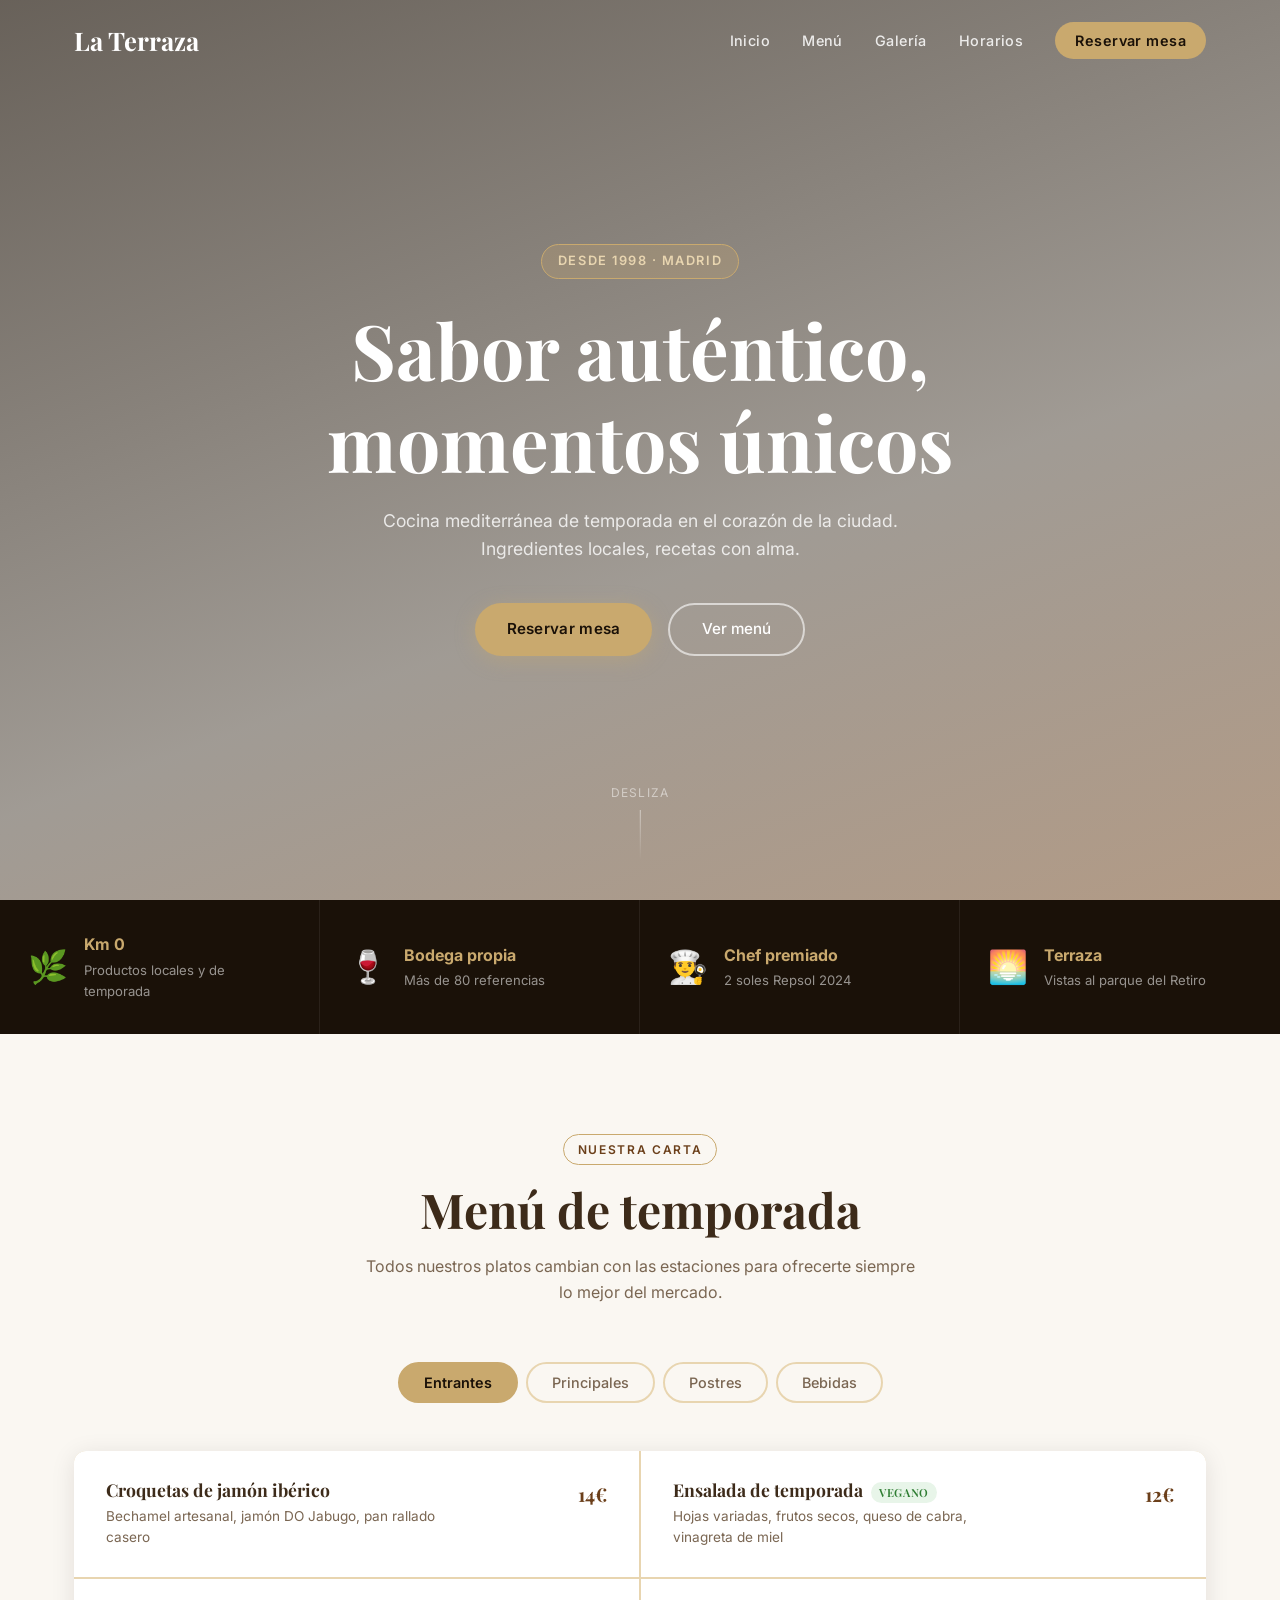
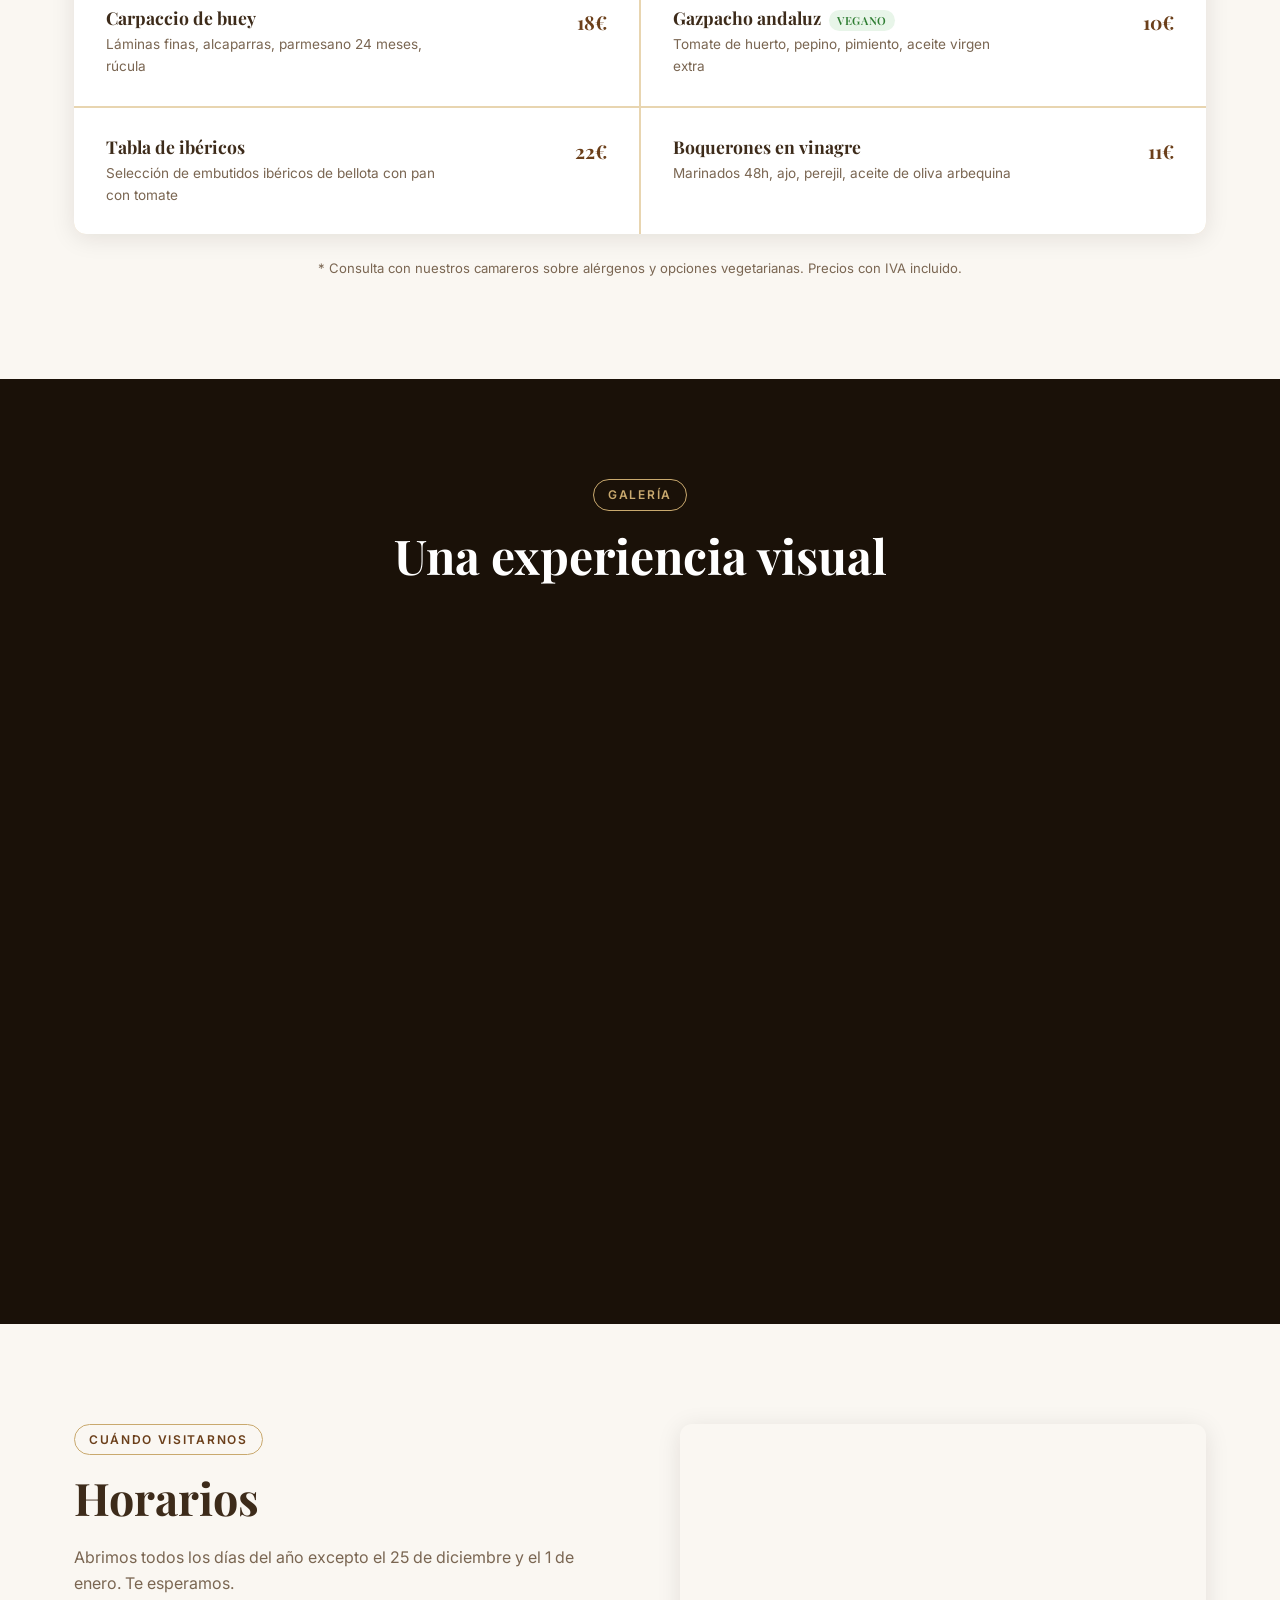
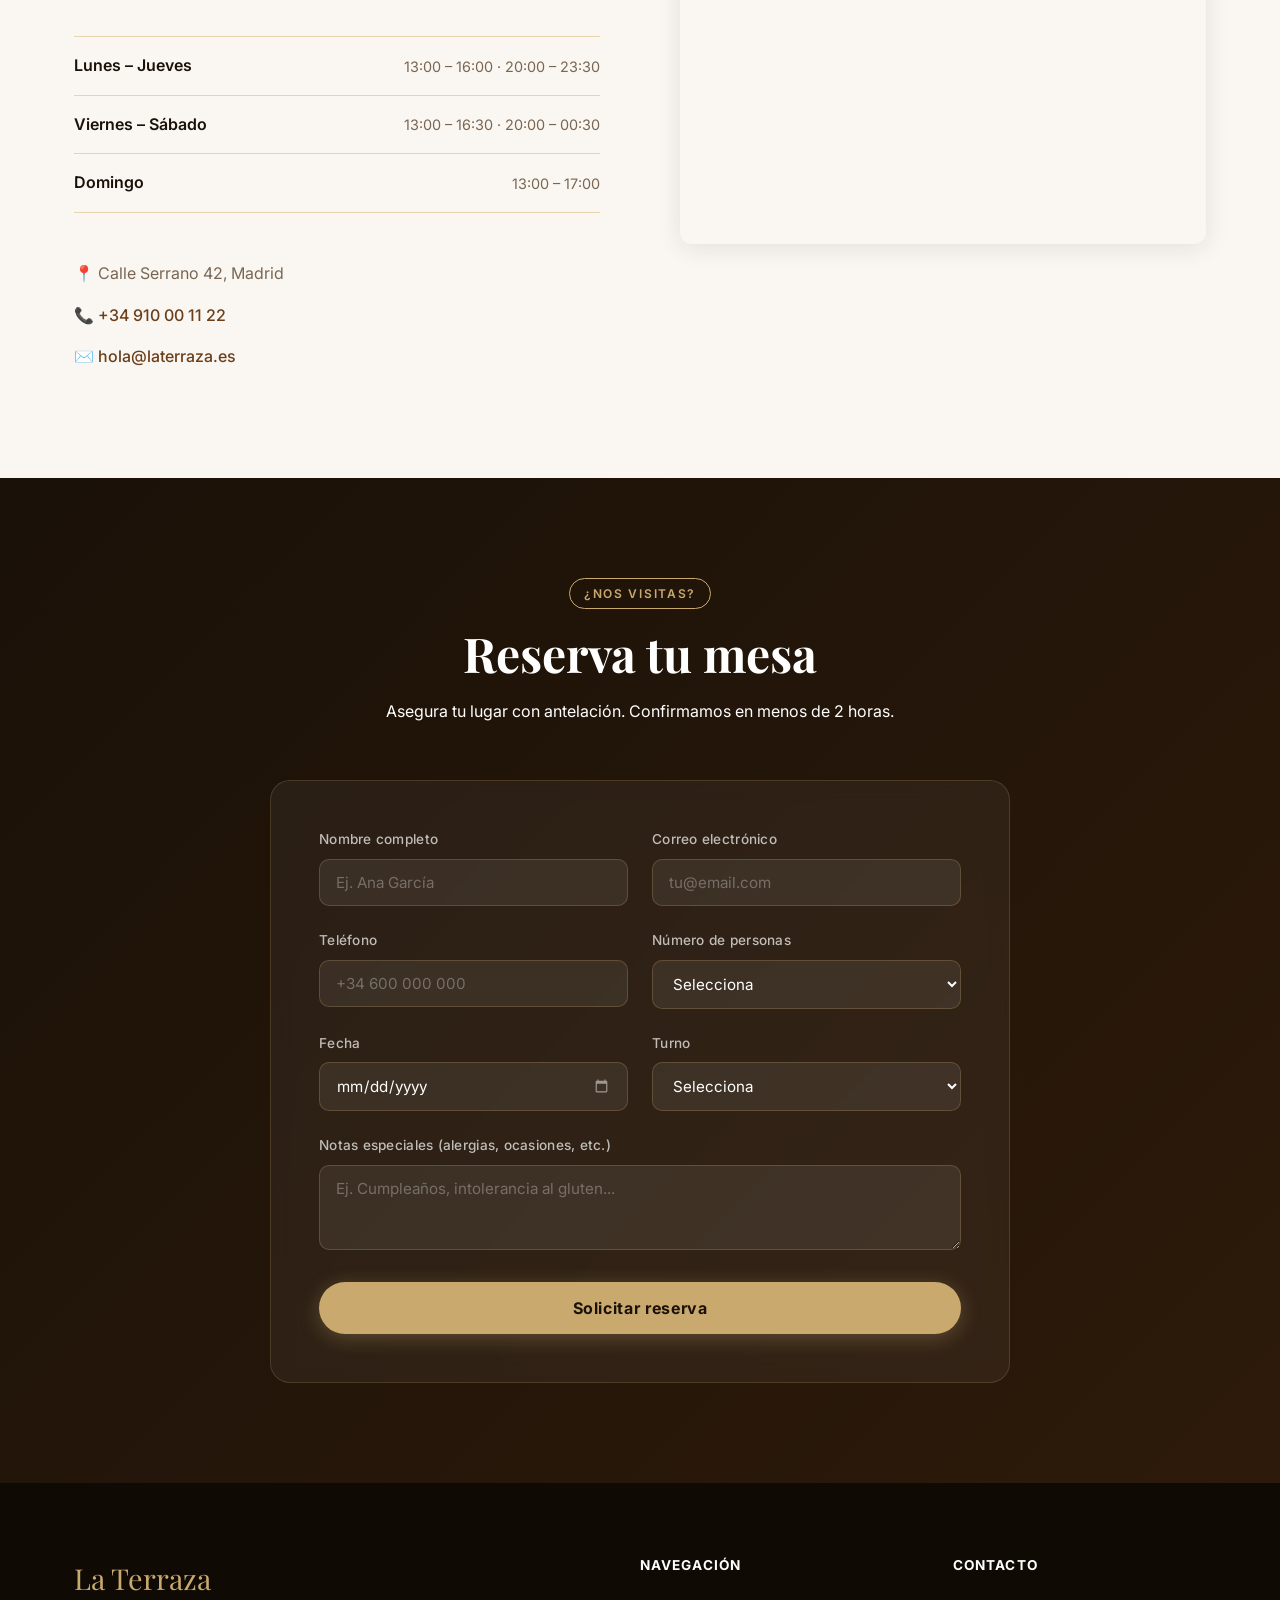
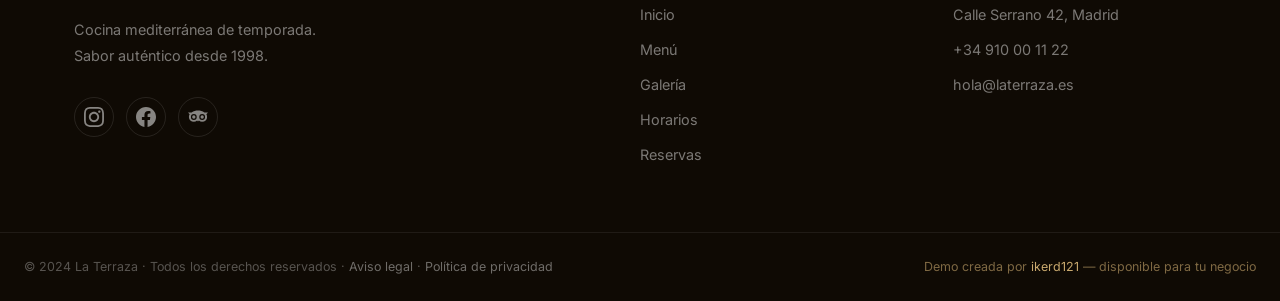
==== index.html @ 5c0ccb2a "Página demo restaurante: La Terraza Incluye hero, menú con tabs, galería, horarios, formulario de re" ====
<!DOCTYPE html>
<html lang="es">
<head>
  <meta charset="UTF-8" />
  <meta name="viewport" content="width=device-width, initial-scale=1.0" />
  <title>La Terraza — Restaurante</title>
  <link rel="stylesheet" href="styles.css" />
  <link rel="preconnect" href="https://fonts.googleapis.com" />
  <link href="https://fonts.googleapis.com/css2?family=Playfair+Display:wght@400;700&family=Inter:wght@300;400;500;600&display=swap" rel="stylesheet" />
</head>
<body>

  <!-- NAVBAR -->
  <nav class="navbar" id="navbar">
    <div class="nav-container">
      <a href="#inicio" class="nav-logo">La Terraza</a>
      <ul class="nav-links" id="nav-links">
        <li><a href="#inicio">Inicio</a></li>
        <li><a href="#menu">Menú</a></li>
        <li><a href="#galeria">Galería</a></li>
        <li><a href="#horarios">Horarios</a></li>
        <li><a href="#reservas" class="btn-nav">Reservar mesa</a></li>
      </ul>
      <button class="hamburger" id="hamburger" aria-label="Abrir menú">
        <span></span><span></span><span></span>
      </button>
    </div>
  </nav>

  <!-- HERO -->
  <section class="hero" id="inicio">
    <div class="hero-overlay"></div>
    <div class="hero-content">
      <span class="hero-tag">Desde 1998 · Madrid</span>
      <h1>Sabor auténtico,<br/>momentos únicos</h1>
      <p>Cocina mediterránea de temporada en el corazón de la ciudad.<br/>Ingredientes locales, recetas con alma.</p>
      <div class="hero-btns">
        <a href="#reservas" class="btn-primary">Reservar mesa</a>
        <a href="#menu" class="btn-secondary">Ver menú</a>
      </div>
    </div>
    <div class="hero-scroll">
      <span>Desliza</span>
      <div class="scroll-line"></div>
    </div>
  </section>

  <!-- ABOUT STRIP -->
  <section class="about-strip">
    <div class="strip-item">
      <span class="strip-icon">🌿</span>
      <div>
        <strong>Km 0</strong>
        <p>Productos locales y de temporada</p>
      </div>
    </div>
    <div class="strip-item">
      <span class="strip-icon">🍷</span>
      <div>
        <strong>Bodega propia</strong>
        <p>Más de 80 referencias</p>
      </div>
    </div>
    <div class="strip-item">
      <span class="strip-icon">👨‍🍳</span>
      <div>
        <strong>Chef premiado</strong>
        <p>2 soles Repsol 2024</p>
      </div>
    </div>
    <div class="strip-item">
      <span class="strip-icon">🌅</span>
      <div>
        <strong>Terraza</strong>
        <p>Vistas al parque del Retiro</p>
      </div>
    </div>
  </section>

  <!-- MENU -->
  <section class="menu" id="menu">
    <div class="container">
      <div class="section-header">
        <span class="section-tag">Nuestra carta</span>
        <h2>Menú de temporada</h2>
        <p>Todos nuestros platos cambian con las estaciones para ofrecerte siempre lo mejor del mercado.</p>
      </div>

      <div class="menu-tabs">
        <button class="tab-btn active" data-tab="entrantes">Entrantes</button>
        <button class="tab-btn" data-tab="principales">Principales</button>
        <button class="tab-btn" data-tab="postres">Postres</button>
        <button class="tab-btn" data-tab="bebidas">Bebidas</button>
      </div>

      <div class="menu-grid" id="menu-content"></div>

      <div class="menu-note">
        <p>* Consulta con nuestros camareros sobre alérgenos y opciones vegetarianas. Precios con IVA incluido.</p>
      </div>
    </div>
  </section>

  <!-- GALERIA -->
  <section class="galeria" id="galeria">
    <div class="container">
      <div class="section-header">
        <span class="section-tag">Galería</span>
        <h2>Una experiencia visual</h2>
      </div>
      <div class="gallery-grid">
        <div class="gallery-item tall" style="background-image: url('https://images.unsplash.com/photo-1414235077428-338989a2e8c0?w=800&q=80')">
          <div class="gallery-overlay"><span>Sala principal</span></div>
        </div>
        <div class="gallery-item" style="background-image: url('https://images.unsplash.com/photo-1504674900247-0877df9cc836?w=800&q=80')">
          <div class="gallery-overlay"><span>Nuestros platos</span></div>
        </div>
        <div class="gallery-item" style="background-image: url('https://images.unsplash.com/photo-1555396273-367ea4eb4db5?w=800&q=80')">
          <div class="gallery-overlay"><span>La barra</span></div>
        </div>
        <div class="gallery-item wide" style="background-image: url('https://images.unsplash.com/photo-1517248135467-4c7edcad34c4?w=1200&q=80')">
          <div class="gallery-overlay"><span>Terraza exterior</span></div>
        </div>
        <div class="gallery-item" style="background-image: url('https://images.unsplash.com/photo-1476224203421-9ac39bcb3327?w=800&q=80')">
          <div class="gallery-overlay"><span>Cocina en vivo</span></div>
        </div>
        <div class="gallery-item" style="background-image: url('https://images.unsplash.com/photo-1510812431401-41d2bd2722f3?w=800&q=80')">
          <div class="gallery-overlay"><span>Nuestra bodega</span></div>
        </div>
      </div>
    </div>
  </section>

  <!-- HORARIOS -->
  <section class="horarios" id="horarios">
    <div class="container horarios-grid">
      <div class="horarios-text">
        <span class="section-tag">Cuándo visitarnos</span>
        <h2>Horarios</h2>
        <p>Abrimos todos los días del año excepto el 25 de diciembre y el 1 de enero. Te esperamos.</p>
        <div class="horario-lista">
          <div class="horario-row">
            <span class="dias">Lunes – Jueves</span>
            <span class="horas">13:00 – 16:00 · 20:00 – 23:30</span>
          </div>
          <div class="horario-row">
            <span class="dias">Viernes – Sábado</span>
            <span class="horas">13:00 – 16:30 · 20:00 – 00:30</span>
          </div>
          <div class="horario-row">
            <span class="dias">Domingo</span>
            <span class="horas">13:00 – 17:00</span>
          </div>
        </div>
        <div class="contacto-info">
          <p>📍 Calle Serrano 42, Madrid</p>
          <p>📞 <a href="tel:+34910001122">+34 910 00 11 22</a></p>
          <p>✉️ <a href="mailto:hola@laterraza.es">hola@laterraza.es</a></p>
        </div>
      </div>
      <div class="horarios-map">
        <iframe
          src="https://www.google.com/maps/embed?pb=!1m18!1m12!1m3!1d3037.4!2d-3.6883!3d40.4168!2m3!1f0!2f0!3f0!3m2!1i1024!2i768!4f13.1!3m3!1m2!1s0x0%3A0x0!2zNDDCsDI1JzAwLjUiTiAzwrA0MSczOS44Ilc!5e0!3m2!1ses!2ses!4v1234567890"
          allowfullscreen=""
          loading="lazy"
          title="Ubicación del restaurante">
        </iframe>
      </div>
    </div>
  </section>

  <!-- RESERVAS -->
  <section class="reservas" id="reservas">
    <div class="container">
      <div class="section-header light">
        <span class="section-tag">¿Nos visitas?</span>
        <h2>Reserva tu mesa</h2>
        <p>Asegura tu lugar con antelación. Confirmamos en menos de 2 horas.</p>
      </div>
      <form class="reserva-form" id="reserva-form" novalidate>
        <div class="form-row">
          <div class="form-group">
            <label for="nombre">Nombre completo</label>
            <input type="text" id="nombre" placeholder="Ej. Ana García" required />
          </div>
          <div class="form-group">
            <label for="email">Correo electrónico</label>
            <input type="email" id="email" placeholder="tu@email.com" required />
          </div>
        </div>
        <div class="form-row">
          <div class="form-group">
            <label for="telefono">Teléfono</label>
            <input type="tel" id="telefono" placeholder="+34 600 000 000" required />
          </div>
          <div class="form-group">
            <label for="personas">Número de personas</label>
            <select id="personas" required>
              <option value="">Selecciona</option>
              <option value="1">1 persona</option>
              <option value="2">2 personas</option>
              <option value="3">3 personas</option>
              <option value="4">4 personas</option>
              <option value="5-6">5 – 6 personas</option>
              <option value="7+">Más de 7 (grupo)</option>
            </select>
          </div>
        </div>
        <div class="form-row">
          <div class="form-group">
            <label for="fecha">Fecha</label>
            <input type="date" id="fecha" required />
          </div>
          <div class="form-group">
            <label for="turno">Turno</label>
            <select id="turno" required>
              <option value="">Selecciona</option>
              <option value="comida">Comida (13:00 – 16:00)</option>
              <option value="cena">Cena (20:00 – 23:30)</option>
            </select>
          </div>
        </div>
        <div class="form-group full">
          <label for="notas">Notas especiales (alergias, ocasiones, etc.)</label>
          <textarea id="notas" rows="3" placeholder="Ej. Cumpleaños, intolerancia al gluten..."></textarea>
        </div>
        <button type="submit" class="btn-submit">Solicitar reserva</button>
      </form>
      <div class="reserva-success" id="reserva-success" style="display:none">
        <span>✓</span>
        <h3>¡Reserva recibida!</h3>
        <p>Te confirmaremos en menos de 2 horas por email y teléfono.</p>
      </div>
    </div>
  </section>

  <!-- FOOTER -->
  <footer class="footer">
    <div class="container footer-grid">
      <div class="footer-brand">
        <span class="footer-logo">La Terraza</span>
        <p>Cocina mediterránea de temporada.<br/>Sabor auténtico desde 1998.</p>
        <div class="social-links">
          <a href="#" aria-label="Instagram">
            <svg width="20" height="20" fill="currentColor" viewBox="0 0 24 24"><path d="M12 2.163c3.204 0 3.584.012 4.85.07 3.252.148 4.771 1.691 4.919 4.919.058 1.265.069 1.645.069 4.849 0 3.205-.012 3.584-.069 4.849-.149 3.225-1.664 4.771-4.919 4.919-1.266.058-1.644.07-4.85.07-3.204 0-3.584-.012-4.849-.07-3.26-.149-4.771-1.699-4.919-4.92-.058-1.265-.07-1.644-.07-4.849 0-3.204.013-3.583.07-4.849.149-3.227 1.664-4.771 4.919-4.919 1.266-.057 1.645-.069 4.849-.069zm0-2.163c-3.259 0-3.667.014-4.947.072-4.358.2-6.78 2.618-6.98 6.98-.059 1.281-.073 1.689-.073 4.948 0 3.259.014 3.668.072 4.948.2 4.358 2.618 6.78 6.98 6.98 1.281.058 1.689.072 4.948.072 3.259 0 3.668-.014 4.948-.072 4.354-.2 6.782-2.618 6.979-6.98.059-1.28.073-1.689.073-4.948 0-3.259-.014-3.667-.072-4.947-.196-4.354-2.617-6.78-6.979-6.98-1.281-.059-1.69-.073-4.949-.073zm0 5.838c-3.403 0-6.162 2.759-6.162 6.162s2.759 6.163 6.162 6.163 6.162-2.759 6.162-6.163c0-3.403-2.759-6.162-6.162-6.162zm0 10.162c-2.209 0-4-1.79-4-4 0-2.209 1.791-4 4-4s4 1.791 4 4c0 2.21-1.791 4-4 4zm6.406-11.845c-.796 0-1.441.645-1.441 1.44s.645 1.44 1.441 1.44c.795 0 1.439-.645 1.439-1.44s-.644-1.44-1.439-1.44z"/></svg>
          </a>
          <a href="#" aria-label="Facebook">
            <svg width="20" height="20" fill="currentColor" viewBox="0 0 24 24"><path d="M24 12.073c0-6.627-5.373-12-12-12s-12 5.373-12 12c0 5.99 4.388 10.954 10.125 11.854v-8.385H7.078v-3.47h3.047V9.43c0-3.007 1.792-4.669 4.533-4.669 1.312 0 2.686.235 2.686.235v2.953H15.83c-1.491 0-1.956.925-1.956 1.874v2.25h3.328l-.532 3.47h-2.796v8.385C19.612 23.027 24 18.062 24 12.073z"/></svg>
          </a>
          <a href="#" aria-label="TripAdvisor">
            <svg width="20" height="20" fill="currentColor" viewBox="0 0 24 24"><path d="M12.006 4.295c-2.67 0-5.338.784-7.645 2.353H0l1.963 2.135a5.9 5.9 0 0 0-.875 3.126 5.928 5.928 0 0 0 5.925 5.925 5.9 5.9 0 0 0 3.94-1.502L12 17.47l1.047-1.138a5.9 5.9 0 0 0 3.94 1.502 5.928 5.928 0 0 0 5.925-5.925 5.9 5.9 0 0 0-.875-3.126L24 6.648h-4.361c-2.307-1.57-4.976-2.353-7.633-2.353zM6.994 8.5a3.5 3.5 0 1 1 0 7 3.5 3.5 0 0 1 0-7zm10.012 0a3.5 3.5 0 1 1 0 7 3.5 3.5 0 0 1 0-7zm-10.012 1.5a2 2 0 1 0 0 4 2 2 0 0 0 0-4zm10.012 0a2 2 0 1 0 0 4 2 2 0 0 0 0-4z"/></svg>
          </a>
        </div>
      </div>
      <div class="footer-links">
        <h4>Navegación</h4>
        <ul>
          <li><a href="#inicio">Inicio</a></li>
          <li><a href="#menu">Menú</a></li>
          <li><a href="#galeria">Galería</a></li>
          <li><a href="#horarios">Horarios</a></li>
          <li><a href="#reservas">Reservas</a></li>
        </ul>
      </div>
      <div class="footer-links">
        <h4>Contacto</h4>
        <ul>
          <li>Calle Serrano 42, Madrid</li>
          <li><a href="tel:+34910001122">+34 910 00 11 22</a></li>
          <li><a href="mailto:hola@laterraza.es">hola@laterraza.es</a></li>
        </ul>
      </div>
    </div>
    <div class="footer-bottom">
      <p>© 2024 La Terraza · Todos los derechos reservados · <a href="#">Aviso legal</a> · <a href="#">Política de privacidad</a></p>
      <p class="demo-badge">Demo creada por <a href="#">ikerd121</a> — disponible para tu negocio</p>
    </div>
  </footer>

  <script src="script.js"></script>
</body>
</html>
---- styles.css ----
/* ===== RESET & BASE ===== */
*, *::before, *::after { box-sizing: border-box; margin: 0; padding: 0; }

:root {
  --cream: #faf7f2;
  --dark: #1a1108;
  --brown: #6b3f1a;
  --gold: #c9a96e;
  --gold-light: #e8d5b0;
  --text: #3d2b1a;
  --text-light: #7a6652;
  --white: #ffffff;
  --shadow: 0 4px 24px rgba(26,17,8,.10);
  --radius: 12px;
  --transition: .3s cubic-bezier(.4,0,.2,1);
}

html { scroll-behavior: smooth; }

body {
  font-family: 'Inter', sans-serif;
  background: var(--cream);
  color: var(--text);
  line-height: 1.6;
  overflow-x: hidden;
}

h1, h2, h3 { font-family: 'Playfair Display', serif; line-height: 1.2; }

a { color: inherit; text-decoration: none; }

img { max-width: 100%; display: block; }

.container { max-width: 1180px; margin: 0 auto; padding: 0 24px; }

/* ===== NAVBAR ===== */
.navbar {
  position: fixed; top: 0; left: 0; right: 0; z-index: 100;
  padding: 20px 0;
  transition: var(--transition);
}
.navbar.scrolled {
  background: rgba(250,247,242,.96);
  backdrop-filter: blur(12px);
  padding: 12px 0;
  box-shadow: var(--shadow);
}
.nav-container {
  max-width: 1180px; margin: 0 auto; padding: 0 24px;
  display: flex; align-items: center; justify-content: space-between;
}
.nav-logo {
  font-family: 'Playfair Display', serif;
  font-size: 1.6rem; font-weight: 700;
  color: var(--white);
  transition: var(--transition);
}
.navbar.scrolled .nav-logo { color: var(--dark); }

.nav-links { display: flex; align-items: center; gap: 32px; list-style: none; }
.nav-links a {
  font-size: .9rem; font-weight: 500; letter-spacing: .03em;
  color: rgba(255,255,255,.85);
  transition: var(--transition);
}
.navbar.scrolled .nav-links a { color: var(--text); }
.nav-links a:hover { color: var(--gold); }

.btn-nav {
  background: var(--gold) !important;
  color: var(--dark) !important;
  padding: 10px 20px !important;
  border-radius: 50px !important;
  font-weight: 600 !important;
}
.btn-nav:hover { background: var(--brown) !important; color: var(--white) !important; }

.hamburger {
  display: none; flex-direction: column; gap: 5px;
  background: none; border: none; cursor: pointer; padding: 4px;
}
.hamburger span {
  display: block; width: 24px; height: 2px;
  background: var(--white); border-radius: 2px;
  transition: var(--transition);
}
.navbar.scrolled .hamburger span { background: var(--dark); }

/* ===== HERO ===== */
.hero {
  min-height: 100vh;
  background: url('https://images.unsplash.com/photo-1600891964599-f61ba0e24092?w=1800&q=85') center/cover no-repeat;
  display: flex; align-items: center; justify-content: center;
  position: relative; text-align: center;
}
.hero-overlay {
  position: absolute; inset: 0;
  background: linear-gradient(160deg, rgba(26,17,8,.65) 0%, rgba(26,17,8,.4) 60%, rgba(107,63,26,.5) 100%);
}
.hero-content {
  position: relative; z-index: 1;
  max-width: 720px; padding: 0 24px;
  animation: fadeUp .9s ease both;
}
.hero-tag {
  display: inline-block;
  background: rgba(201,169,110,.25);
  border: 1px solid var(--gold);
  color: var(--gold-light);
  font-size: .8rem; font-weight: 600; letter-spacing: .12em; text-transform: uppercase;
  padding: 6px 16px; border-radius: 50px; margin-bottom: 24px;
}
.hero-content h1 {
  font-size: clamp(2.8rem, 6vw, 5rem);
  color: var(--white); margin-bottom: 20px;
}
.hero-content p { font-size: 1.1rem; color: rgba(255,255,255,.8); margin-bottom: 40px; }

.hero-btns { display: flex; gap: 16px; justify-content: center; flex-wrap: wrap; }
.btn-primary {
  background: var(--gold); color: var(--dark);
  padding: 14px 32px; border-radius: 50px;
  font-weight: 600; font-size: .95rem; letter-spacing: .02em;
  transition: var(--transition); box-shadow: 0 4px 20px rgba(201,169,110,.4);
}
.btn-primary:hover { background: var(--white); transform: translateY(-2px); }

.btn-secondary {
  border: 2px solid rgba(255,255,255,.6);
  color: var(--white); padding: 12px 32px; border-radius: 50px;
  font-weight: 500; font-size: .95rem;
  transition: var(--transition);
}
.btn-secondary:hover { background: rgba(255,255,255,.1); border-color: var(--white); }

.hero-scroll {
  position: absolute; bottom: 40px; left: 50%; transform: translateX(-50%);
  display: flex; flex-direction: column; align-items: center; gap: 8px;
  color: rgba(255,255,255,.5); font-size: .75rem; letter-spacing: .1em; text-transform: uppercase;
}
.scroll-line {
  width: 1px; height: 50px;
  background: linear-gradient(to bottom, rgba(255,255,255,.5), transparent);
  animation: scrollPulse 2s ease-in-out infinite;
}

/* ===== ABOUT STRIP ===== */
.about-strip {
  background: var(--dark);
  display: grid; grid-template-columns: repeat(4, 1fr);
  gap: 0;
}
.strip-item {
  display: flex; align-items: center; gap: 16px;
  padding: 32px 28px;
  border-right: 1px solid rgba(255,255,255,.07);
  transition: var(--transition);
}
.strip-item:last-child { border-right: none; }
.strip-item:hover { background: rgba(201,169,110,.08); }
.strip-icon { font-size: 2rem; flex-shrink: 0; }
.strip-item strong { display: block; color: var(--gold); font-size: 1rem; margin-bottom: 2px; }
.strip-item p { color: rgba(255,255,255,.55); font-size: .82rem; }

/* ===== SECTION HEADERS ===== */
.section-header { text-align: center; margin-bottom: 56px; }
.section-header.light h2, .section-header.light p { color: var(--white); }
.section-header.light .section-tag { border-color: var(--gold); color: var(--gold); }
.section-tag {
  display: inline-block;
  border: 1px solid var(--gold);
  color: var(--brown);
  font-size: .75rem; font-weight: 600; letter-spacing: .14em; text-transform: uppercase;
  padding: 5px 14px; border-radius: 50px; margin-bottom: 16px;
}
.section-header h2 { font-size: clamp(2rem, 4vw, 3rem); margin-bottom: 16px; }
.section-header p { color: var(--text-light); max-width: 560px; margin: 0 auto; }

/* ===== MENU ===== */
.menu { padding: 100px 0; background: var(--cream); }

.menu-tabs {
  display: flex; gap: 8px; justify-content: center;
  margin-bottom: 48px; flex-wrap: wrap;
}
.tab-btn {
  padding: 10px 24px; border-radius: 50px;
  border: 2px solid var(--gold-light);
  background: transparent; color: var(--text-light);
  font-size: .9rem; font-weight: 500; cursor: pointer;
  transition: var(--transition); font-family: 'Inter', sans-serif;
}
.tab-btn:hover, .tab-btn.active {
  background: var(--gold); border-color: var(--gold);
  color: var(--dark); font-weight: 600;
}

.menu-grid {
  display: grid; grid-template-columns: repeat(2, 1fr);
  gap: 2px; background: var(--gold-light);
  border-radius: var(--radius); overflow: hidden;
  box-shadow: var(--shadow);
}
.menu-item {
  background: var(--white); padding: 28px 32px;
  display: flex; justify-content: space-between; align-items: flex-start; gap: 16px;
  transition: var(--transition);
}
.menu-item:hover { background: #fdf8f2; }
.menu-item-info h3 { font-family: 'Playfair Display', serif; font-size: 1.1rem; margin-bottom: 6px; }
.menu-item-info p { font-size: .85rem; color: var(--text-light); max-width: 340px; }
.menu-item-badge {
  font-size: .7rem; font-weight: 600; letter-spacing: .06em; text-transform: uppercase;
  background: #e8f5e9; color: #2e7d32;
  padding: 3px 8px; border-radius: 20px; margin-left: 8px;
}
.menu-price {
  font-family: 'Playfair Display', serif;
  font-size: 1.2rem; color: var(--brown); font-weight: 700;
  flex-shrink: 0; white-space: nowrap;
}

.menu-note { text-align: center; margin-top: 24px; color: var(--text-light); font-size: .82rem; }

/* ===== GALERIA ===== */
.galeria { padding: 100px 0; background: var(--dark); }
.galeria .section-header .section-tag { color: var(--gold); border-color: var(--gold); }
.galeria .section-header h2 { color: var(--white); }

.gallery-grid {
  display: grid;
  grid-template-columns: repeat(3, 1fr);
  grid-template-rows: 280px 280px;
  gap: 12px;
}
.gallery-item {
  background-size: cover; background-position: center;
  border-radius: var(--radius); overflow: hidden;
  position: relative; cursor: pointer;
}
.gallery-item.tall { grid-row: span 2; }
.gallery-item.wide { grid-column: span 2; }

.gallery-overlay {
  position: absolute; inset: 0;
  background: linear-gradient(to top, rgba(26,17,8,.8) 0%, transparent 60%);
  display: flex; align-items: flex-end; padding: 20px;
  opacity: 0; transition: var(--transition);
}
.gallery-item:hover .gallery-overlay { opacity: 1; }
.gallery-item:hover { transform: scale(1.01); transition: transform .4s ease; }
.gallery-overlay span { color: var(--white); font-weight: 500; font-size: .9rem; }

/* ===== HORARIOS ===== */
.horarios { padding: 100px 0; background: var(--cream); }
.horarios-grid { display: grid; grid-template-columns: 1fr 1fr; gap: 80px; align-items: start; }
.horarios-text .section-tag { margin-bottom: 16px; }
.horarios-text h2 { font-size: clamp(2rem, 3.5vw, 2.8rem); margin-bottom: 20px; }
.horarios-text > p { color: var(--text-light); margin-bottom: 40px; }

.horario-lista { margin-bottom: 40px; }
.horario-row {
  display: flex; justify-content: space-between; align-items: center;
  padding: 16px 0; border-bottom: 1px solid var(--gold-light);
}
.horario-row:first-child { border-top: 1px solid var(--gold-light); }
.dias { font-weight: 600; color: var(--dark); }
.horas { color: var(--text-light); font-size: .9rem; }

.contacto-info p { padding: 8px 0; color: var(--text-light); }
.contacto-info a { color: var(--brown); font-weight: 500; }
.contacto-info a:hover { color: var(--gold); }

.horarios-map iframe {
  width: 100%; height: 420px;
  border: none; border-radius: var(--radius);
  box-shadow: var(--shadow);
}

/* ===== RESERVAS ===== */
.reservas {
  padding: 100px 0;
  background: linear-gradient(135deg, var(--dark) 0%, #2d1a0a 100%);
}
.reserva-form {
  max-width: 740px; margin: 0 auto;
  background: rgba(255,255,255,.05);
  border: 1px solid rgba(201,169,110,.2);
  border-radius: 20px; padding: 48px;
  backdrop-filter: blur(10px);
}
.form-row { display: grid; grid-template-columns: 1fr 1fr; gap: 24px; margin-bottom: 24px; }
.form-group { display: flex; flex-direction: column; gap: 8px; }
.form-group.full { margin-bottom: 32px; }
.form-group label { color: rgba(255,255,255,.7); font-size: .85rem; font-weight: 500; letter-spacing: .02em; }

.form-group input,
.form-group select,
.form-group textarea {
  background: rgba(255,255,255,.07);
  border: 1px solid rgba(201,169,110,.25);
  border-radius: 10px; padding: 13px 16px;
  color: var(--white); font-size: .95rem;
  font-family: 'Inter', sans-serif;
  transition: var(--transition); outline: none;
}
.form-group input::placeholder,
.form-group textarea::placeholder { color: rgba(255,255,255,.3); }
.form-group select option { background: #2d1a0a; color: var(--white); }
.form-group input:focus,
.form-group select:focus,
.form-group textarea:focus {
  border-color: var(--gold);
  background: rgba(201,169,110,.1);
}
.form-group input[type="date"]::-webkit-calendar-picker-indicator { filter: invert(1) opacity(.5); cursor: pointer; }

.btn-submit {
  width: 100%; padding: 16px;
  background: var(--gold); color: var(--dark);
  border: none; border-radius: 50px;
  font-size: 1rem; font-weight: 700; letter-spacing: .04em;
  cursor: pointer; transition: var(--transition);
  font-family: 'Inter', sans-serif;
  box-shadow: 0 4px 20px rgba(201,169,110,.3);
}
.btn-submit:hover { background: var(--white); transform: translateY(-2px); box-shadow: 0 8px 30px rgba(201,169,110,.4); }

.reserva-success {
  max-width: 740px; margin: 0 auto; text-align: center;
  padding: 64px 32px;
}
.reserva-success span {
  display: inline-flex; align-items: center; justify-content: center;
  width: 72px; height: 72px; border-radius: 50%;
  background: rgba(201,169,110,.2); border: 2px solid var(--gold);
  font-size: 2rem; margin-bottom: 24px;
}
.reserva-success h3 { color: var(--white); font-size: 2rem; margin-bottom: 12px; }
.reserva-success p { color: rgba(255,255,255,.6); }

/* ===== FOOTER ===== */
.footer { background: #0f0a04; padding: 72px 0 0; }
.footer-grid { display: grid; grid-template-columns: 2fr 1fr 1fr; gap: 60px; padding-bottom: 60px; }
.footer-logo {
  display: block; font-family: 'Playfair Display', serif;
  font-size: 1.8rem; color: var(--gold); margin-bottom: 16px;
}
.footer-brand p { color: rgba(255,255,255,.45); font-size: .9rem; line-height: 1.8; margin-bottom: 28px; }
.social-links { display: flex; gap: 12px; }
.social-links a {
  display: flex; align-items: center; justify-content: center;
  width: 40px; height: 40px; border-radius: 50%;
  border: 1px solid rgba(255,255,255,.1);
  color: rgba(255,255,255,.5);
  transition: var(--transition);
}
.social-links a:hover { border-color: var(--gold); color: var(--gold); background: rgba(201,169,110,.1); }

.footer-links h4 { color: var(--white); font-size: .85rem; letter-spacing: .08em; text-transform: uppercase; margin-bottom: 20px; }
.footer-links ul { list-style: none; }
.footer-links li { padding: 6px 0; color: rgba(255,255,255,.45); font-size: .9rem; }
.footer-links a { color: rgba(255,255,255,.45); transition: var(--transition); }
.footer-links a:hover { color: var(--gold); }

.footer-bottom {
  border-top: 1px solid rgba(255,255,255,.07);
  padding: 24px;
  display: flex; justify-content: space-between; align-items: center;
  flex-wrap: wrap; gap: 12px;
  color: rgba(255,255,255,.3); font-size: .78rem;
}
.footer-bottom a { color: rgba(255,255,255,.4); }
.footer-bottom a:hover { color: var(--gold); }
.demo-badge { color: rgba(201,169,110,.6); }
.demo-badge a { color: var(--gold); }

/* ===== ANIMATIONS ===== */
@keyframes fadeUp {
  from { opacity: 0; transform: translateY(30px); }
  to   { opacity: 1; transform: translateY(0); }
}
@keyframes scrollPulse {
  0%, 100% { opacity: .5; transform: scaleY(1); }
  50% { opacity: 1; transform: scaleY(1.15); }
}

.reveal {
  opacity: 0; transform: translateY(28px);
  transition: opacity .7s ease, transform .7s ease;
}
.reveal.visible { opacity: 1; transform: translateY(0); }

/* ===== RESPONSIVE ===== */
@media (max-width: 900px) {
  .about-strip { grid-template-columns: repeat(2, 1fr); }
  .menu-grid { grid-template-columns: 1fr; }
  .gallery-grid {
    grid-template-columns: repeat(2, 1fr);
    grid-template-rows: auto;
  }
  .gallery-item.tall { grid-row: span 1; }
  .gallery-item.wide { grid-column: span 2; }
  .horarios-grid { grid-template-columns: 1fr; gap: 48px; }
  .footer-grid { grid-template-columns: 1fr 1fr; }
  .footer-brand { grid-column: span 2; }
}

@media (max-width: 640px) {
  .nav-links {
    display: none; flex-direction: column;
    position: fixed; top: 0; right: 0; bottom: 0;
    width: 280px; background: var(--dark);
    padding: 80px 32px 40px;
    gap: 24px; z-index: 99;
    transform: translateX(100%); transition: var(--transition);
    box-shadow: -4px 0 30px rgba(0,0,0,.3);
  }
  .nav-links.open { display: flex; transform: translateX(0); }
  .nav-links a { color: rgba(255,255,255,.8); font-size: 1.1rem; }
  .hamburger { display: flex; }
  .form-row { grid-template-columns: 1fr; }
  .reserva-form { padding: 28px 20px; }
  .about-strip { grid-template-columns: 1fr 1fr; }
  .gallery-grid { grid-template-columns: 1fr; }
  .gallery-item.wide { grid-column: span 1; }
  .footer-grid { grid-template-columns: 1fr; }
  .footer-brand { grid-column: auto; }
  .footer-bottom { flex-direction: column; text-align: center; }
}
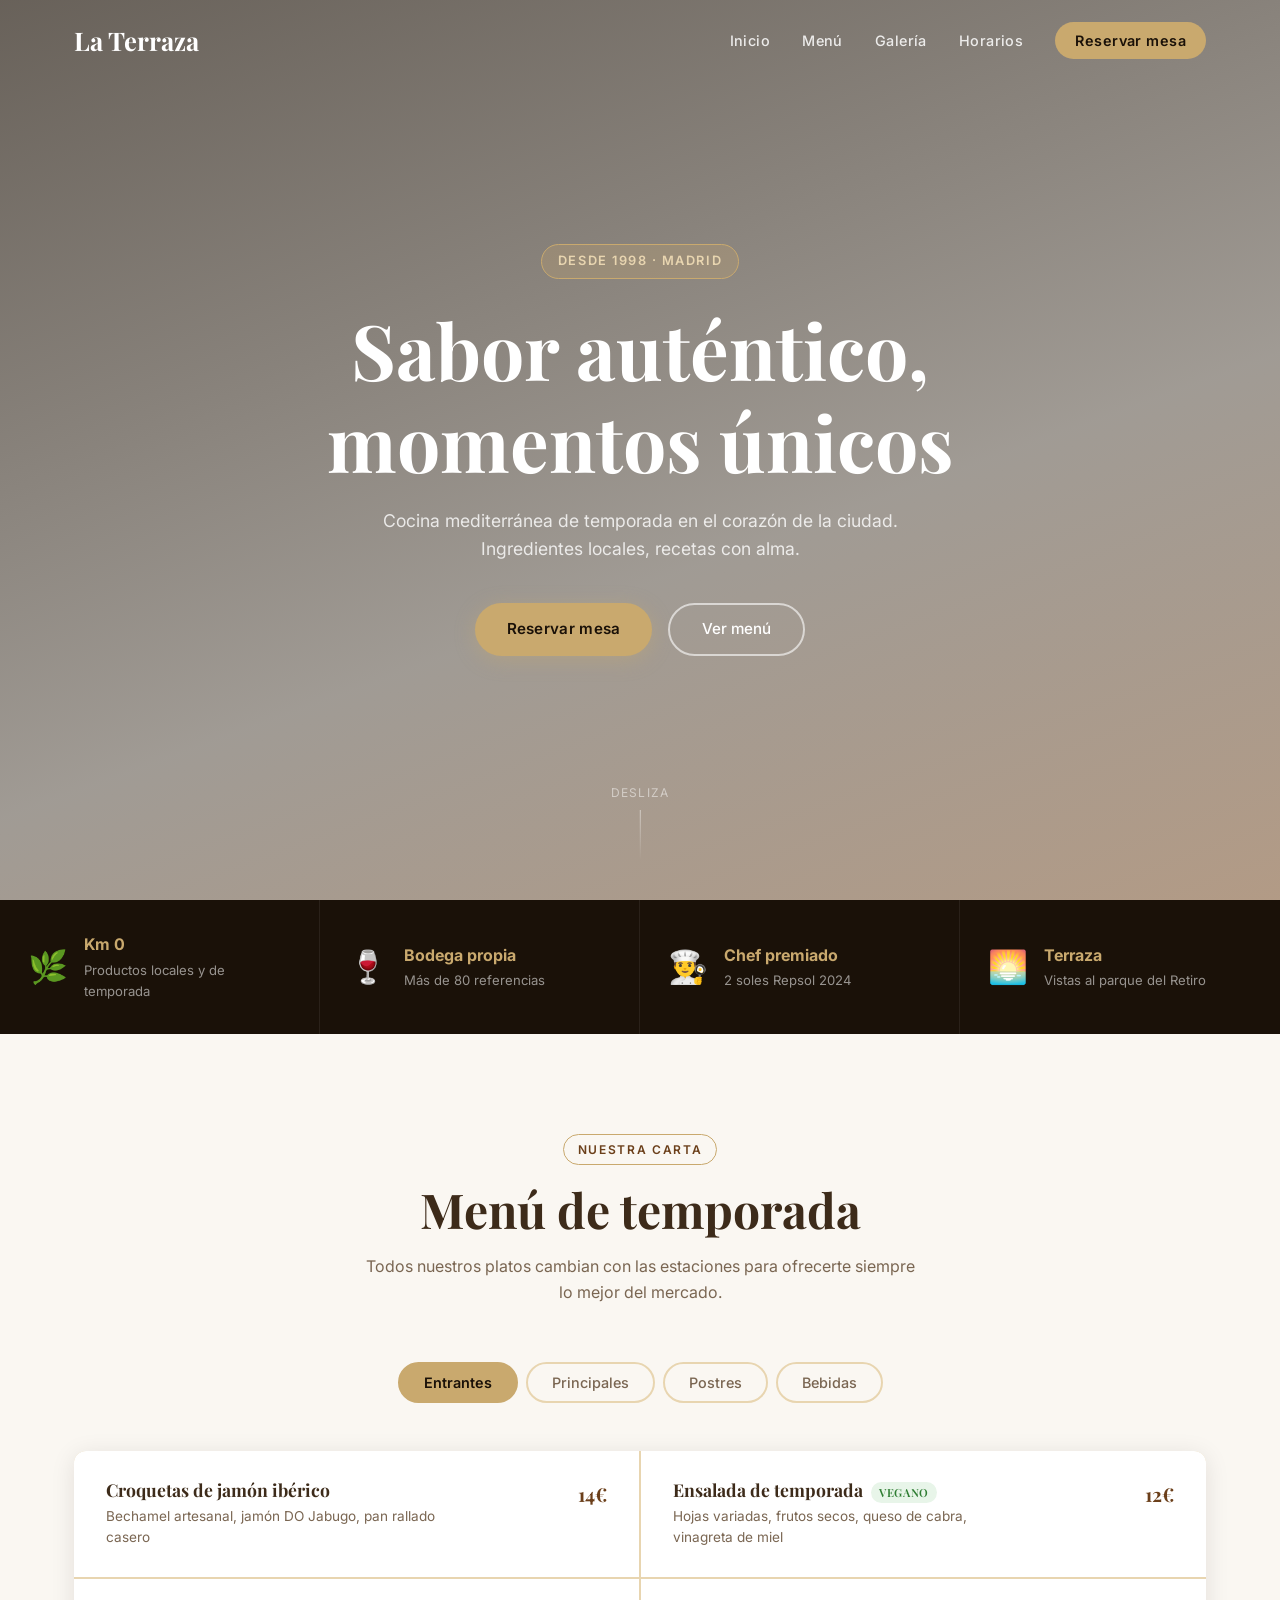
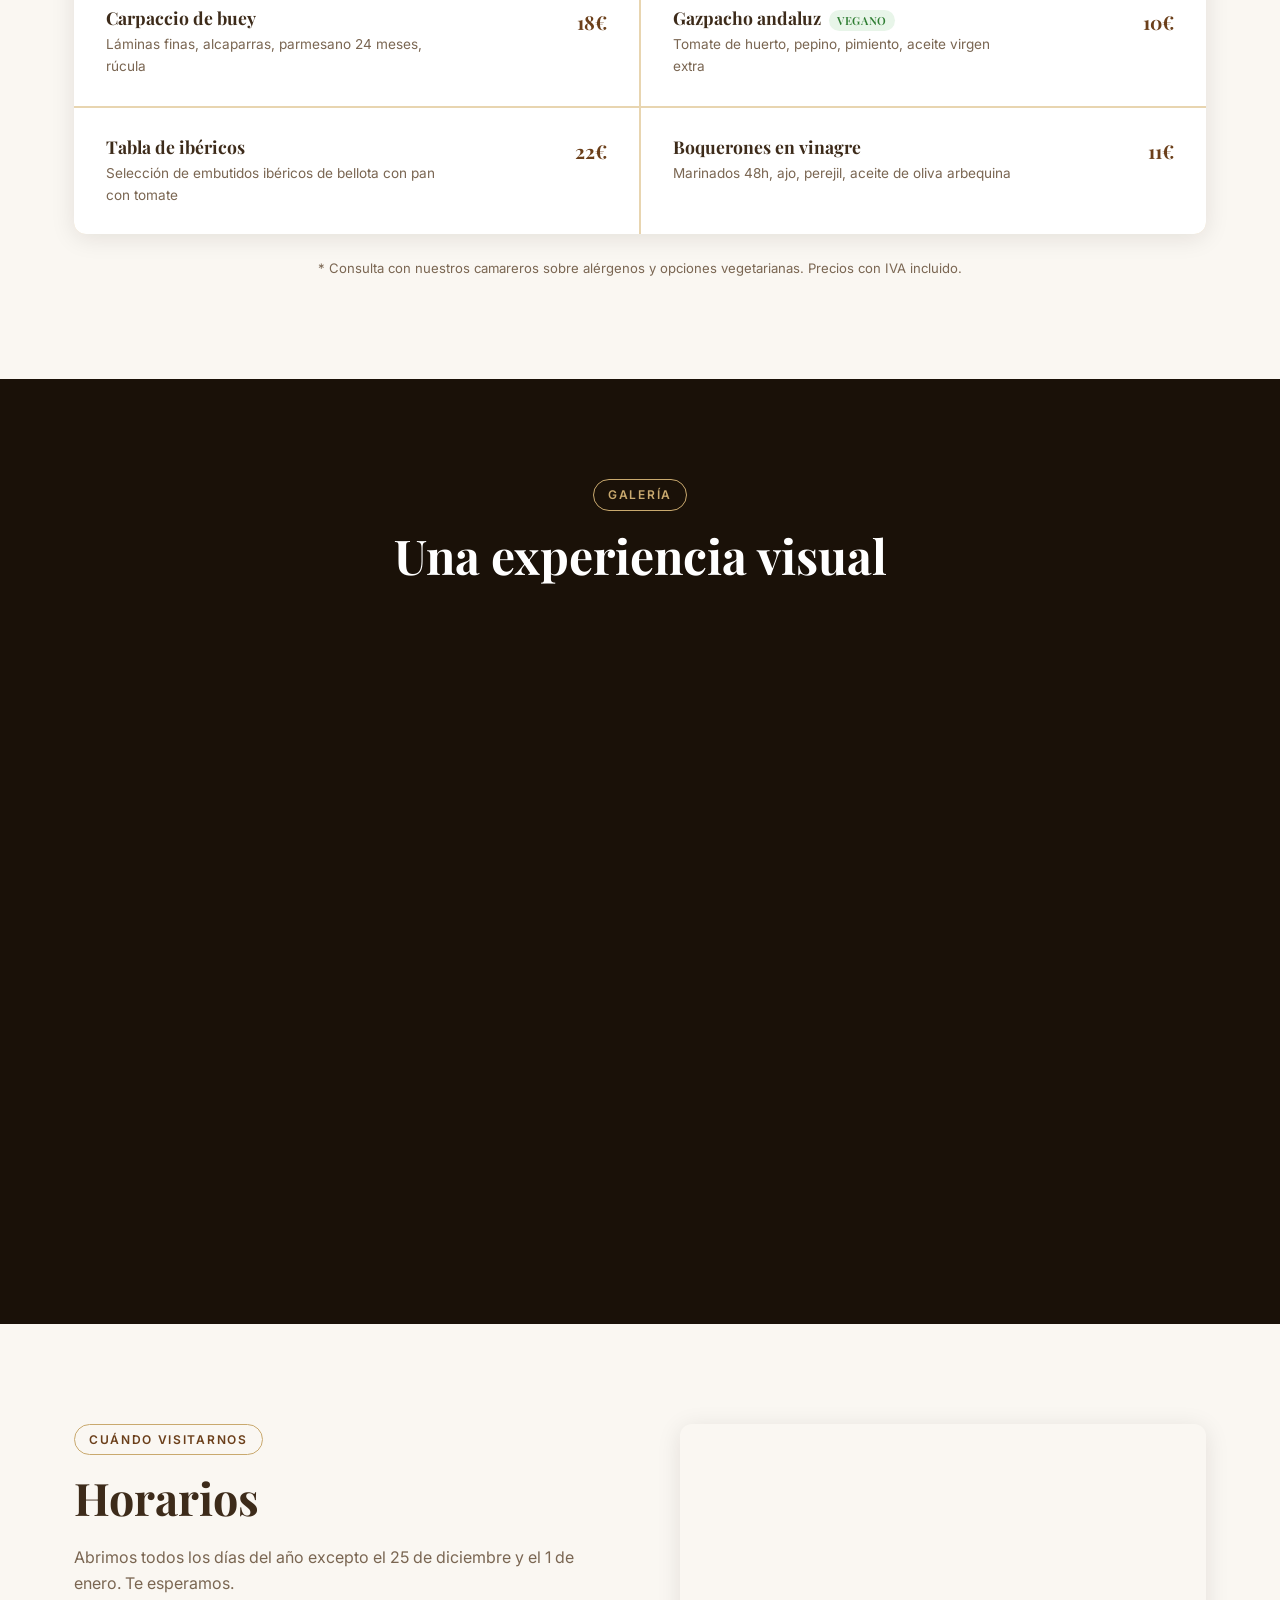
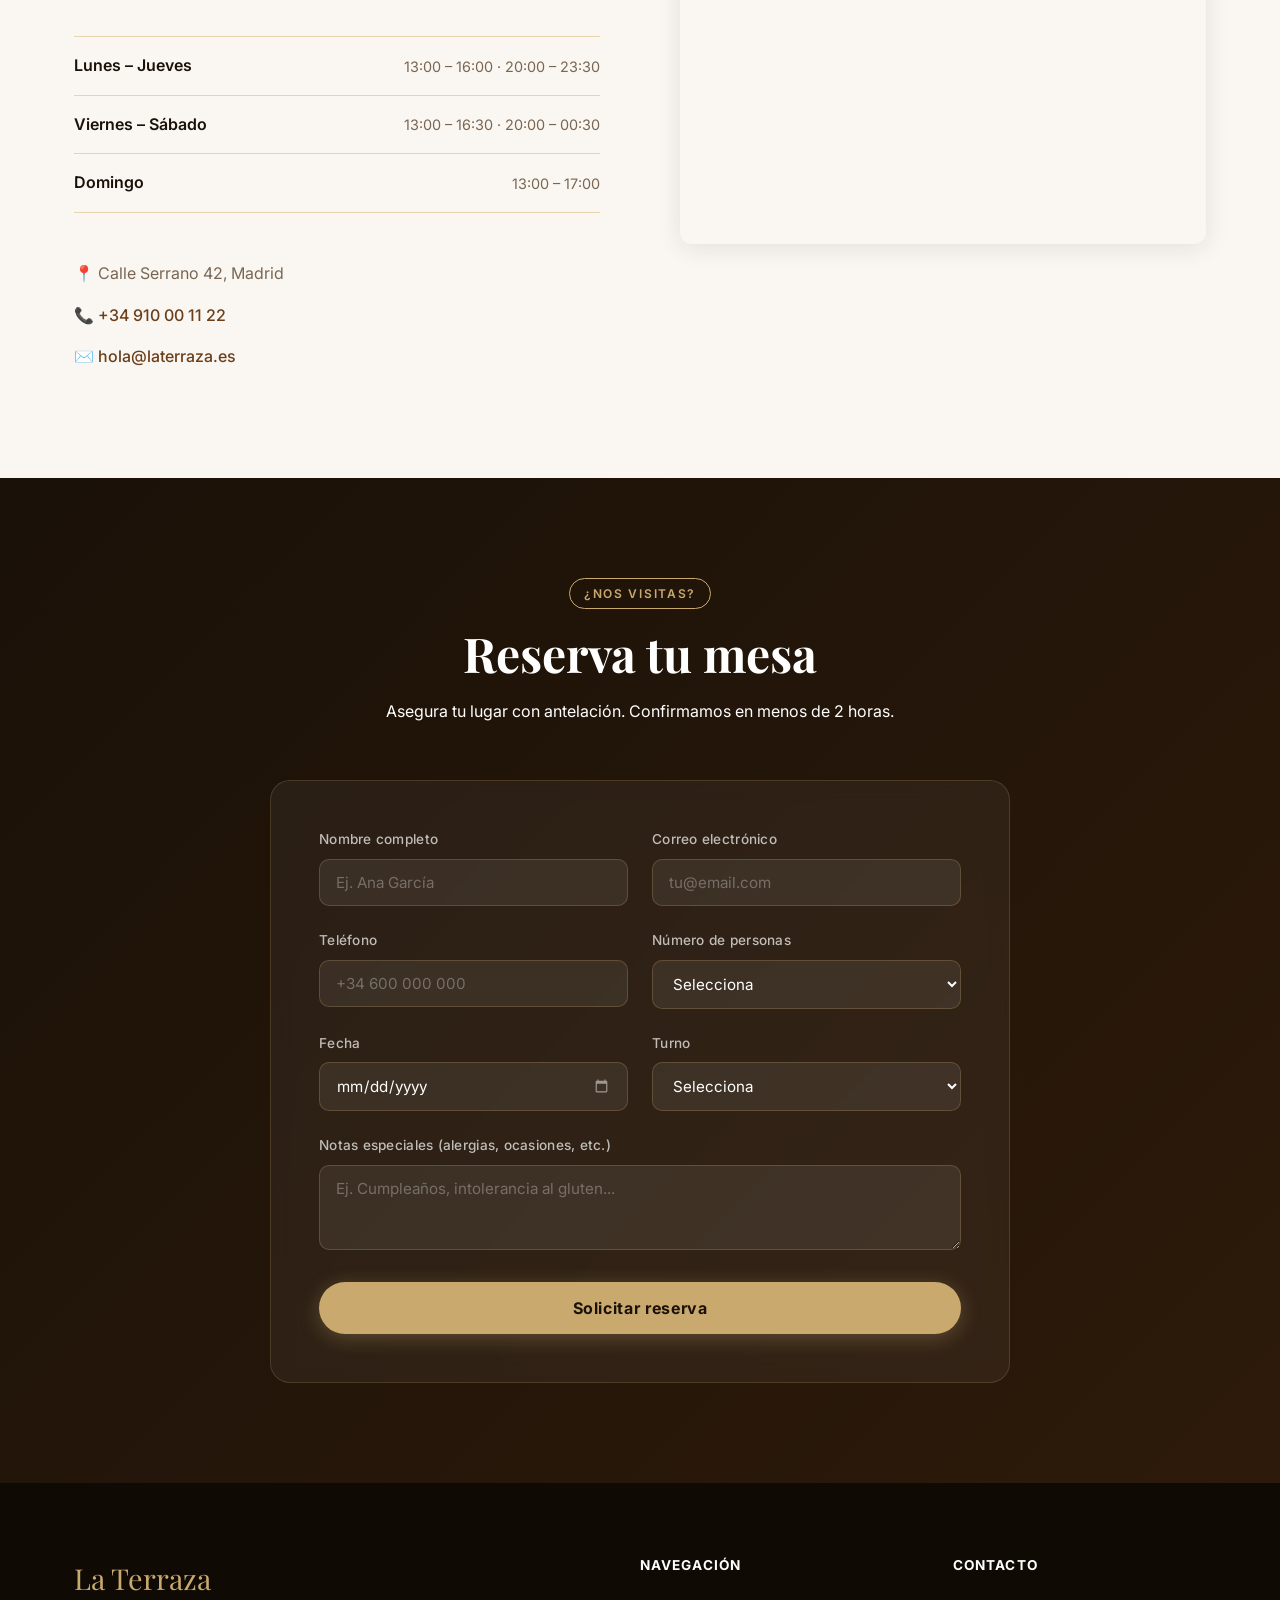
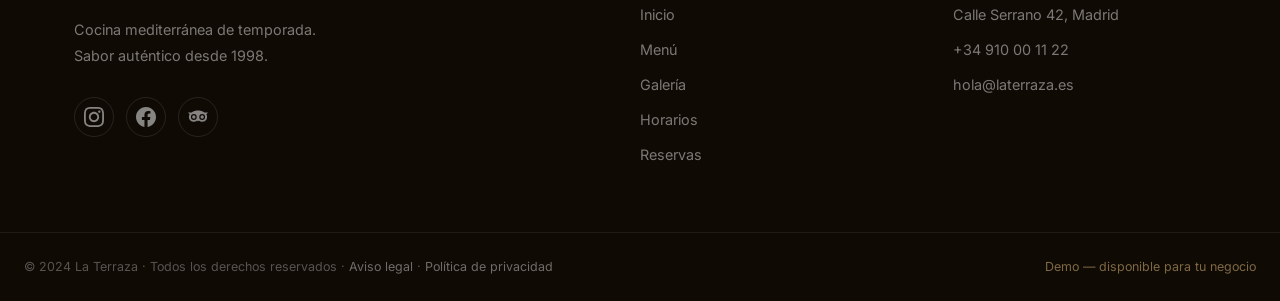
==== commit 53602db9: "Eliminar nombre del autor del footer" ====
--- a/index.html
+++ b/index.html
@@ -273,7 +273,7 @@
     </div>
     <div class="footer-bottom">
       <p>© 2024 La Terraza · Todos los derechos reservados · <a href="#">Aviso legal</a> · <a href="#">Política de privacidad</a></p>
-      <p class="demo-badge">Demo creada por <a href="#">ikerd121</a> — disponible para tu negocio</p>
+      <p class="demo-badge">Demo — disponible para tu negocio</p>
     </div>
   </footer>
 
